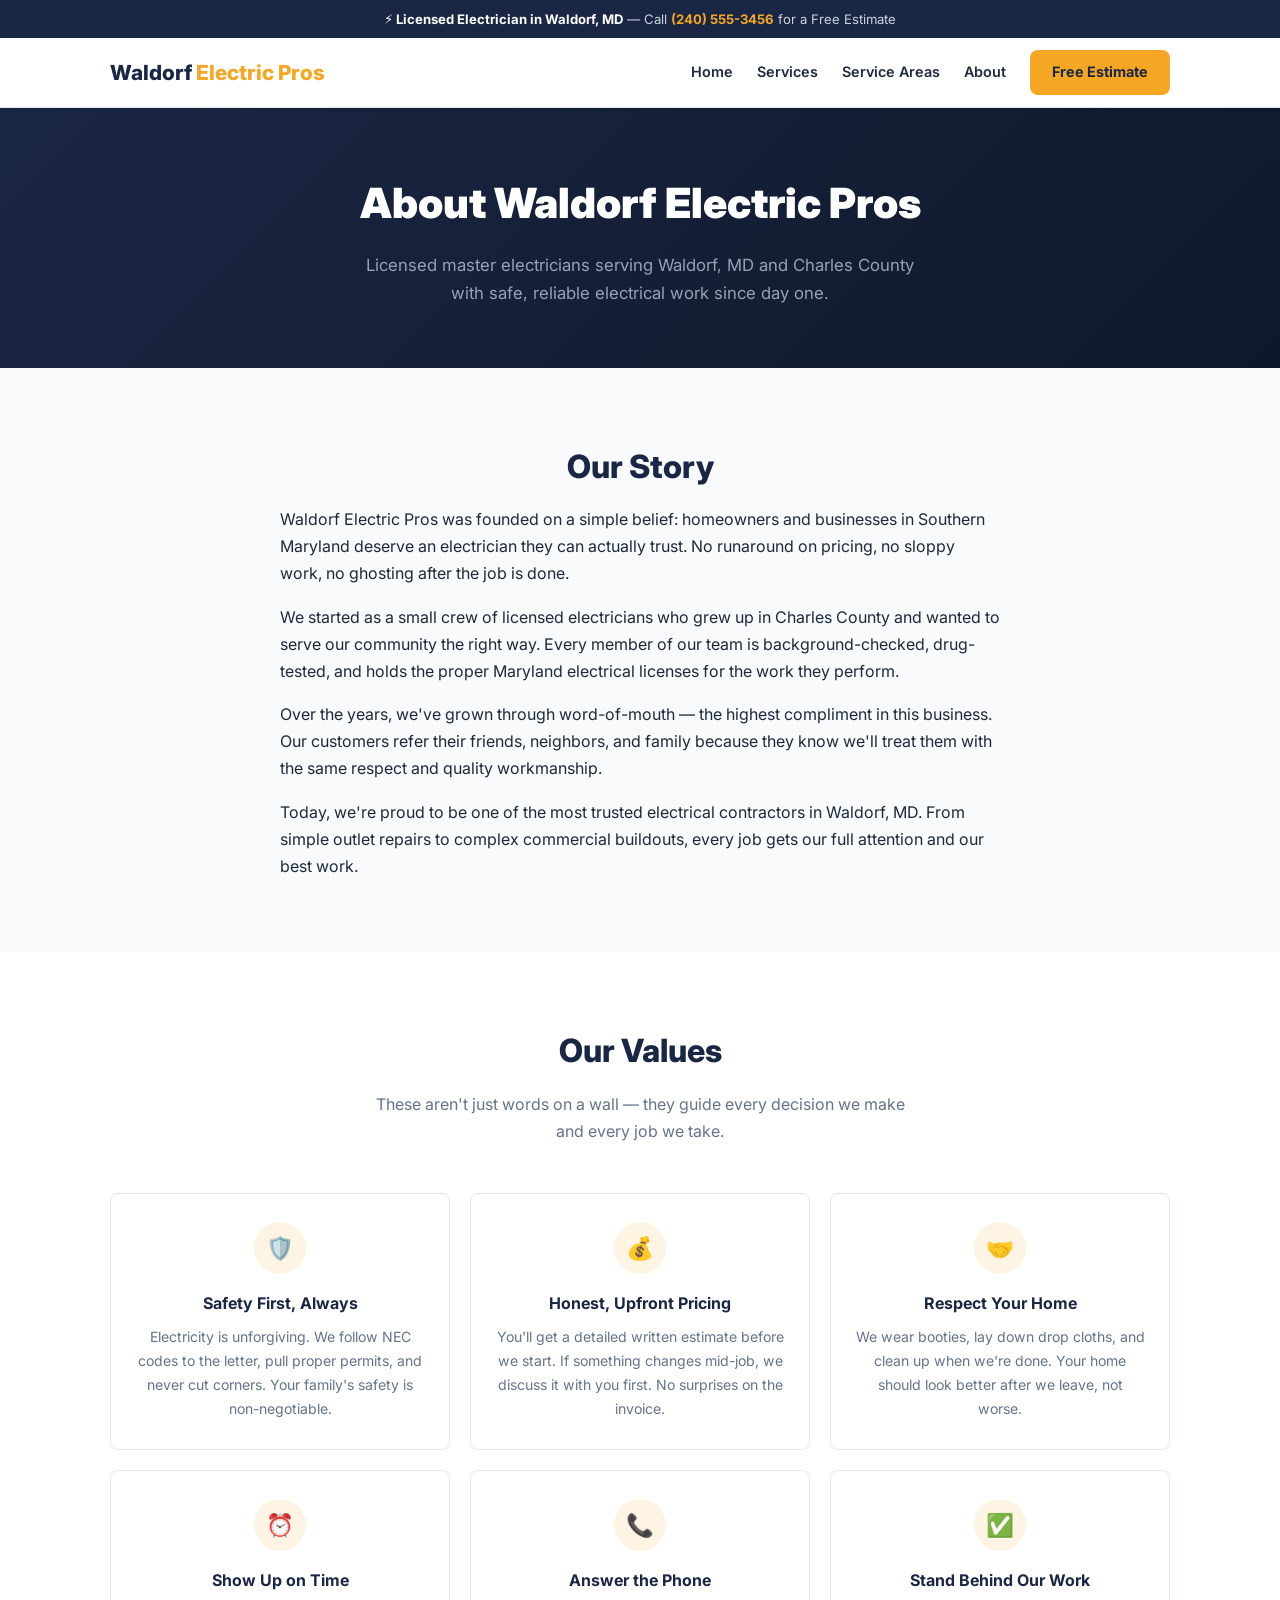
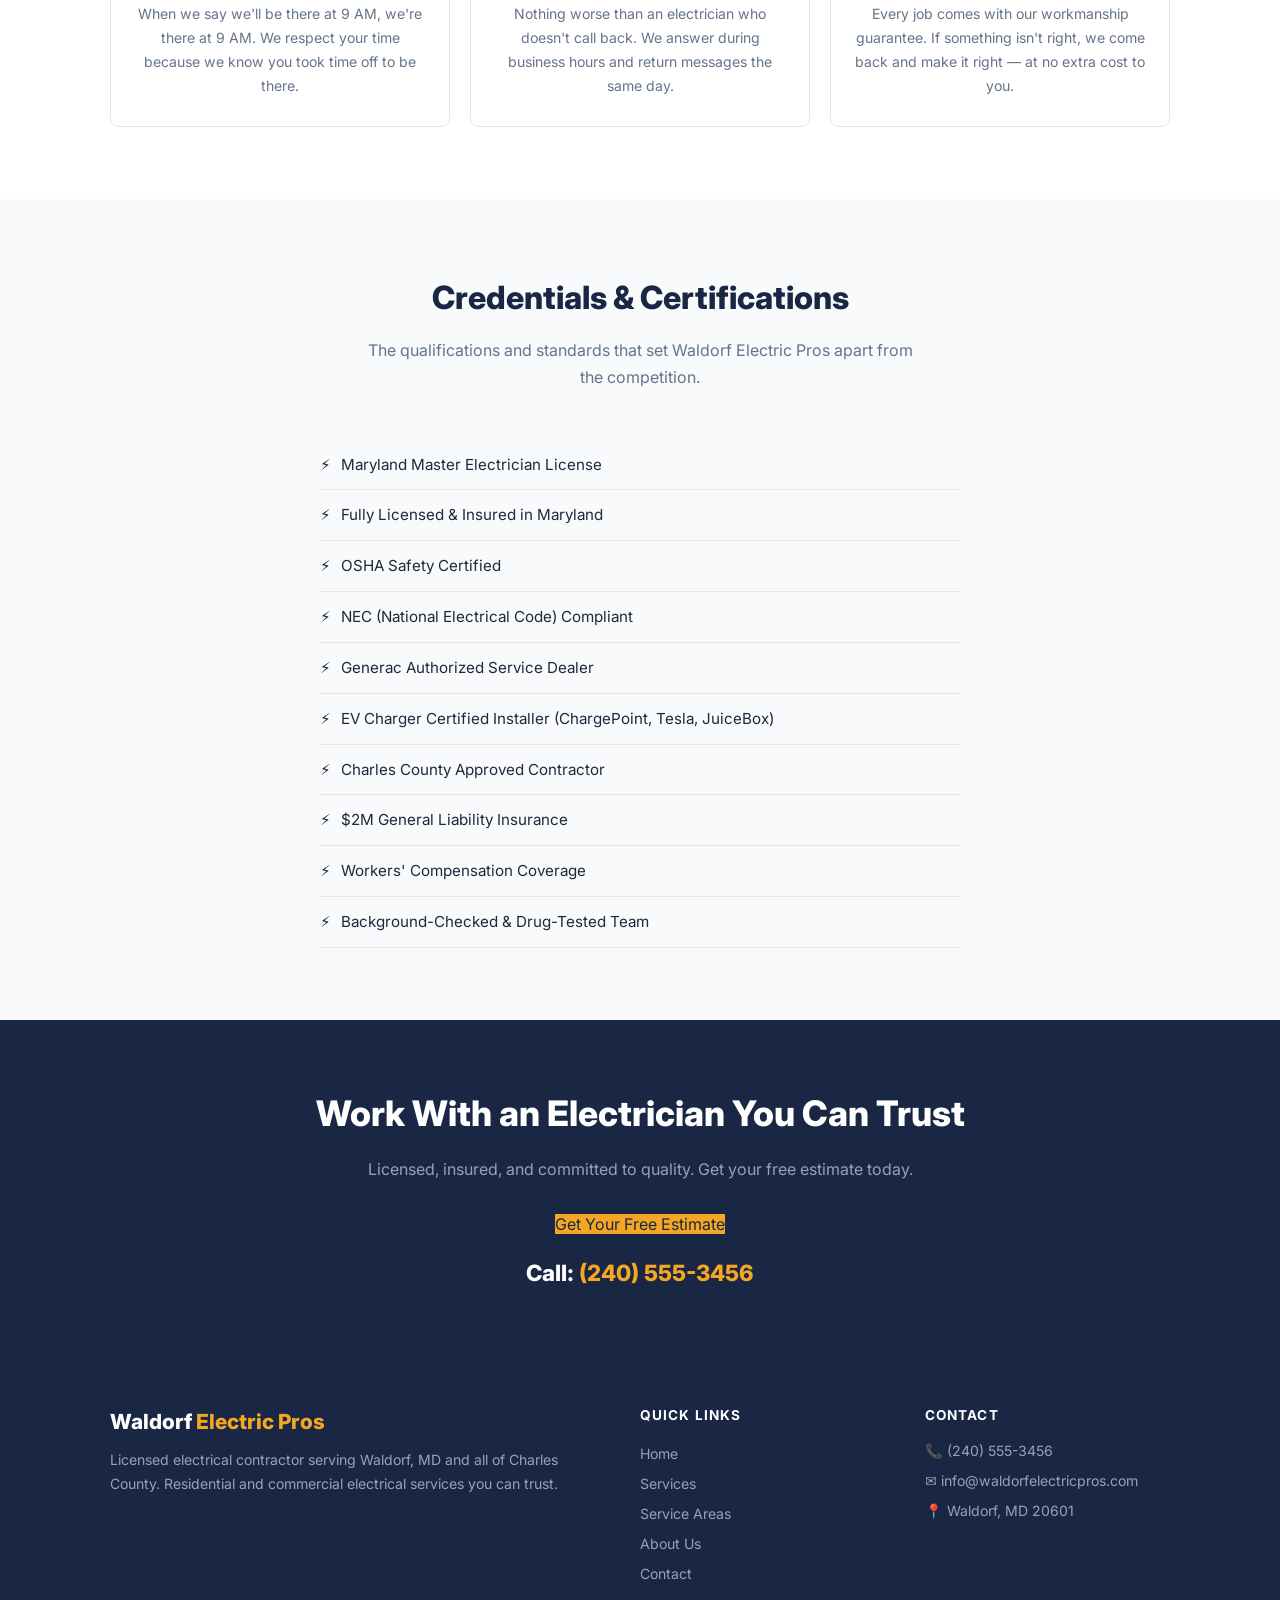
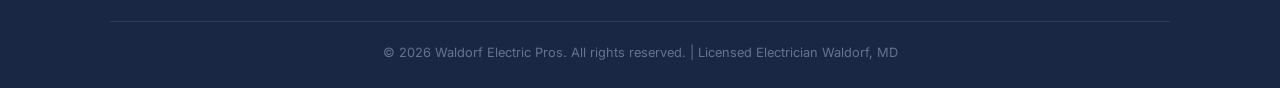
==== about.html @ 26029c0e "Initial build" ====
<!DOCTYPE html>
<html lang="en">
<head>
  <meta charset="UTF-8">
  <meta name="viewport" content="width=device-width, initial-scale=1.0">
  <title>About Waldorf Electric Pros | Licensed Electrician Waldorf MD</title>
  <meta name="description" content="Learn about Waldorf Electric Pros — a licensed, insured electrical contractor serving Waldorf, MD and Charles County. Our story, values, and commitment to quality electrical work.">
  <meta name="keywords" content="about Waldorf Electric Pros, licensed electrician Waldorf MD, electrical contractor Charles County, trusted electrician Southern Maryland">
  <link rel="canonical" href="https://waldorfelectricpros.com/about.html">
  <link rel="preconnect" href="https://fonts.googleapis.com">
  <link href="https://fonts.googleapis.com/css2?family=Inter:wght@400;600;700;800;900&display=swap" rel="stylesheet">
  <link rel="stylesheet" href="style.css">
</head>
<body>
  <!-- Top Bar -->
  <div class="topbar">
    <strong>⚡ Licensed Electrician in Waldorf, MD</strong> — Call <a href="tel:+12405553456" style="color:#F5A623;font-weight:700;">(240) 555-3456</a> for a Free Estimate
  </div>

  <!-- Header -->
  <header class="site-header">
    <div class="header-inner">
      <a href="index.html" class="site-logo">Waldorf <span>Electric Pros</span></a>
      <nav class="site-nav">
        <a href="index.html">Home</a>
        <a href="services.html">Services</a>
        <a href="areas.html">Service Areas</a>
        <a href="about.html">About</a>
        <a href="contact.html" class="btn-cta">Free Estimate</a>
      </nav>
      <button class="hamburger" onclick="document.getElementById('mobileMenu').classList.toggle('open')" aria-label="Menu">
        <span></span><span></span><span></span>
      </button>
    </div>
    <div class="mobile-menu" id="mobileMenu">
      <a href="index.html">Home</a>
      <a href="services.html">Services</a>
      <a href="areas.html">Service Areas</a>
      <a href="about.html">About</a>
      <a href="contact.html" class="btn-cta">Free Estimate</a>
    </div>
  </header>

  <!-- About Hero -->
  <section class="about-hero">
    <div class="container">
      <h1>About Waldorf Electric Pros</h1>
      <p>Licensed master electricians serving Waldorf, MD and Charles County with safe, reliable electrical work since day one.</p>
    </div>
  </section>

  <!-- Our Story -->
  <section class="section">
    <div class="container">
      <h2 class="section-title">Our Story</h2>
      <div style="max-width:720px;margin:0 auto;">
        <p style="margin-bottom:16px;">Waldorf Electric Pros was founded on a simple belief: homeowners and businesses in Southern Maryland deserve an electrician they can actually trust. No runaround on pricing, no sloppy work, no ghosting after the job is done.</p>
        <p style="margin-bottom:16px;">We started as a small crew of licensed electricians who grew up in Charles County and wanted to serve our community the right way. Every member of our team is background-checked, drug-tested, and holds the proper Maryland electrical licenses for the work they perform.</p>
        <p style="margin-bottom:16px;">Over the years, we've grown through word-of-mouth — the highest compliment in this business. Our customers refer their friends, neighbors, and family because they know we'll treat them with the same respect and quality workmanship.</p>
        <p>Today, we're proud to be one of the most trusted electrical contractors in Waldorf, MD. From simple outlet repairs to complex commercial buildouts, every job gets our full attention and our best work.</p>
      </div>
    </div>
  </section>

  <!-- Our Values -->
  <section class="section" style="background:var(--white);">
    <div class="container">
      <h2 class="section-title">Our Values</h2>
      <p class="section-sub">These aren't just words on a wall — they guide every decision we make and every job we take.</p>
      <div class="values-grid">
        <div class="value-card">
          <div class="value-icon">🛡️</div>
          <h3>Safety First, Always</h3>
          <p>Electricity is unforgiving. We follow NEC codes to the letter, pull proper permits, and never cut corners. Your family's safety is non-negotiable.</p>
        </div>
        <div class="value-card">
          <div class="value-icon">💰</div>
          <h3>Honest, Upfront Pricing</h3>
          <p>You'll get a detailed written estimate before we start. If something changes mid-job, we discuss it with you first. No surprises on the invoice.</p>
        </div>
        <div class="value-card">
          <div class="value-icon">🤝</div>
          <h3>Respect Your Home</h3>
          <p>We wear booties, lay down drop cloths, and clean up when we're done. Your home should look better after we leave, not worse.</p>
        </div>
        <div class="value-card">
          <div class="value-icon">⏰</div>
          <h3>Show Up on Time</h3>
          <p>When we say we'll be there at 9 AM, we're there at 9 AM. We respect your time because we know you took time off to be there.</p>
        </div>
        <div class="value-card">
          <div class="value-icon">📞</div>
          <h3>Answer the Phone</h3>
          <p>Nothing worse than an electrician who doesn't call back. We answer during business hours and return messages the same day.</p>
        </div>
        <div class="value-card">
          <div class="value-icon">✅</div>
          <h3>Stand Behind Our Work</h3>
          <p>Every job comes with our workmanship guarantee. If something isn't right, we come back and make it right — at no extra cost to you.</p>
        </div>
      </div>
    </div>
  </section>

  <!-- Credentials -->
  <section class="section">
    <div class="container">
      <h2 class="section-title">Credentials &amp; Certifications</h2>
      <p class="section-sub">The qualifications and standards that set Waldorf Electric Pros apart from the competition.</p>
      <div style="max-width:640px;margin:0 auto;">
        <ul class="credentials-list">
          <li>Maryland Master Electrician License</li>
          <li>Fully Licensed &amp; Insured in Maryland</li>
          <li>OSHA Safety Certified</li>
          <li>NEC (National Electrical Code) Compliant</li>
          <li>Generac Authorized Service Dealer</li>
          <li>EV Charger Certified Installer (ChargePoint, Tesla, JuiceBox)</li>
          <li>Charles County Approved Contractor</li>
          <li>$2M General Liability Insurance</li>
          <li>Workers' Compensation Coverage</li>
          <li>Background-Checked &amp; Drug-Tested Team</li>
        </ul>
      </div>
    </div>
  </section>

  <!-- CTA Strip -->
  <section class="cta-strip">
    <div class="container">
      <h2>Work With an Electrician You Can Trust</h2>
      <p>Licensed, insured, and committed to quality. Get your free estimate today.</p>
      <a href="contact.html" class="btn-hero">Get Your Free Estimate</a>
      <div class="hero-phone" style="margin-top:16px;">Call: <a href="tel:+12405553456" style="color:var(--accent);">(240) 555-3456</a></div>
    </div>
  </section>

  <!-- Footer -->
  <footer class="site-footer">
    <div class="container">
      <div class="footer-grid">
        <div class="footer-brand">
          <div class="site-logo" style="color:#fff;">Waldorf <span>Electric Pros</span></div>
          <p>Licensed electrical contractor serving Waldorf, MD and all of Charles County. Residential and commercial electrical services you can trust.</p>
        </div>
        <div class="footer-links">
          <h4>Quick Links</h4>
          <a href="index.html">Home</a>
          <a href="services.html">Services</a>
          <a href="areas.html">Service Areas</a>
          <a href="about.html">About Us</a>
          <a href="contact.html">Contact</a>
        </div>
        <div class="footer-contact">
          <h4>Contact</h4>
          <p>📞 <a href="tel:+12405553456" style="color:#94a3b8;">(240) 555-3456</a></p>
          <p style="margin-top:6px;">✉️ <a href="mailto:info@waldorfelectricpros.com" style="color:#94a3b8;">info@waldorfelectricpros.com</a></p>
          <p style="margin-top:6px;">📍 Waldorf, MD 20601</p>
        </div>
      </div>
      <div class="footer-bottom">
        &copy; 2026 Waldorf Electric Pros. All rights reserved. | Licensed Electrician Waldorf, MD
      </div>
    </div>
  </footer>
</body>
</html>
---- style.css ----
/* Waldorf Electric Pros — Rank & Rent Site */
:root {
  --navy: #1a2744;
  --blue: #2563EB;
  --blue-dark: #1d4ed8;
  --accent: #F5A623;
  --accent-light: #F7BE5F;
  --bg: #f8fafc;
  --white: #ffffff;
  --text: #1e293b;
  --text-light: #64748b;
  --border: #e2e8f0;
  --radius: 8px;
  --shadow: 0 1px 3px rgba(0,0,0,0.1), 0 1px 2px rgba(0,0,0,0.06);
  --shadow-lg: 0 10px 15px -3px rgba(0,0,0,0.1), 0 4px 6px -4px rgba(0,0,0,0.1);
  --font: 'Inter', system-ui, -apple-system, sans-serif;
}
*, *::before, *::after { box-sizing: border-box; margin: 0; padding: 0; }
html { scroll-behavior: smooth; font-size: 16px; }
body { font-family: var(--font); background: var(--bg); color: var(--text); line-height: 1.7; }
a { color: var(--blue); text-decoration: none; }
img { max-width: 100%; display: block; }
.container { max-width: 1100px; margin: 0 auto; padding: 0 20px; }

/* Top Bar */
.topbar { background: var(--navy); color: #cbd5e1; font-size: 0.82rem; padding: 8px 0; text-align: center; }
.topbar strong { color: #fff; }

/* Header */
.site-header { background: var(--white); border-bottom: 1px solid var(--border); padding: 0; position: sticky; top: 0; z-index: 100; box-shadow: var(--shadow); }
.header-inner { display: flex; align-items: center; justify-content: space-between; padding: 12px 20px; max-width: 1100px; margin: 0 auto; }
.site-logo { font-size: 1.3rem; font-weight: 800; color: var(--navy); }
.site-logo span { color: var(--accent); }
.site-nav { display: flex; gap: 24px; align-items: center; }
.site-nav a { color: var(--text); font-size: 0.9rem; font-weight: 600; transition: color 0.2s; }
.site-nav a:hover { color: var(--accent); }
.site-nav .btn-cta { background: var(--accent); color: var(--navy); padding: 10px 22px; border-radius: var(--radius); font-weight: 700; font-size: 0.9rem; transition: background 0.2s; }
.site-nav .btn-cta:hover { background: var(--accent-light); }
.hamburger { display: none; background: none; border: none; cursor: pointer; padding: 8px; }
.hamburger span { display: block; width: 24px; height: 2px; background: var(--navy); margin: 5px 0; transition: 0.3s; }
.mobile-menu { display: none; background: var(--white); border-top: 1px solid var(--border); padding: 16px 20px; }
.mobile-menu a { display: block; padding: 10px 0; font-weight: 600; color: var(--text); border-bottom: 1px solid var(--border); }
.mobile-menu .btn-cta { display: inline-block; margin-top: 12px; background: var(--accent); color: var(--navy); padding: 12px 24px; border-radius: var(--radius); text-align: center; width: 100%; font-weight: 700; }
@media (max-width: 768px) {
  .site-nav { display: none; }
  .hamburger { display: block; }
  .mobile-menu.open { display: block; }
}

/* Hero */
.hero { background: linear-gradient(135deg, var(--navy) 0%, #0f172a 100%); color: #fff; padding: 80px 0 72px; text-align: center; position: relative; overflow: hidden; }
.hero h1 { font-size: clamp(2rem, 5vw, 3.2rem); font-weight: 900; line-height: 1.15; margin-bottom: 16px; }
.hero h1 .highlight { color: var(--accent); }
.hero p { font-size: 1.15rem; color: #94a3b8; max-width: 600px; margin: 0 auto 28px; }
.hero .btn-hero { display: inline-block; background: var(--accent); color: var(--navy); padding: 16px 36px; border-radius: var(--radius); font-weight: 800; font-size: 1.1rem; transition: background 0.2s, transform 0.15s; }
.hero .btn-hero:hover { background: var(--accent-light); transform: translateY(-2px); }
.hero-phone { font-size: 1.4rem; font-weight: 800; color: #fff; margin-top: 20px; }
.hero-phone a { color: var(--accent); }

/* Trust Bar */
.trust-bar { background: var(--white); border-bottom: 1px solid var(--border); padding: 20px 0; }
.trust-items { display: flex; justify-content: center; gap: 40px; flex-wrap: wrap; }
.trust-item { display: flex; align-items: center; gap: 8px; font-size: 0.9rem; font-weight: 600; color: var(--text); }
.trust-icon { width: 36px; height: 36px; background: rgba(245,166,35,0.12); border-radius: 50%; display: flex; align-items: center; justify-content: center; }

/* Section */
.section { padding: 72px 0; }
.section-title { font-size: clamp(1.5rem, 3vw, 2rem); font-weight: 800; text-align: center; margin-bottom: 12px; color: var(--navy); }
.section-sub { text-align: center; color: var(--text-light); max-width: 560px; margin: 0 auto 48px; }

/* Services Grid */
.services-grid { display: grid; grid-template-columns: repeat(3, 1fr); gap: 20px; }
@media (max-width: 768px) { .services-grid { grid-template-columns: 1fr; } }
.service-card { background: var(--white); border: 1px solid var(--border); border-radius: var(--radius); padding: 28px 24px; transition: box-shadow 0.2s, transform 0.2s; }
.service-card:hover { box-shadow: var(--shadow-lg); transform: translateY(-3px); }
.service-card h3 { font-size: 1.05rem; font-weight: 700; color: var(--navy); margin-bottom: 8px; }
.service-card p { font-size: 0.9rem; color: var(--text-light); line-height: 1.65; }
.service-icon { width: 44px; height: 44px; background: rgba(245,166,35,0.12); border-radius: 10px; display: flex; align-items: center; justify-content: center; margin-bottom: 16px; }

/* Why Choose Us */
.why-grid { display: grid; grid-template-columns: repeat(2, 1fr); gap: 20px; }
@media (max-width: 640px) { .why-grid { grid-template-columns: 1fr; } }
.why-card { display: flex; gap: 16px; background: var(--white); border: 1px solid var(--border); border-radius: var(--radius); padding: 24px; }
.why-num { font-size: 1.5rem; font-weight: 900; color: var(--accent); line-height: 1; min-width: 36px; }
.why-card h3 { font-size: 0.95rem; font-weight: 700; color: var(--navy); margin-bottom: 4px; }
.why-card p { font-size: 0.85rem; color: var(--text-light); }

/* Testimonials */
.testimonials-grid { display: grid; grid-template-columns: repeat(3, 1fr); gap: 20px; }
@media (max-width: 768px) { .testimonials-grid { grid-template-columns: 1fr; } }
.testimonial-card { background: var(--white); border: 1px solid var(--border); border-radius: var(--radius); padding: 24px; }
.testimonial-stars { color: var(--accent); font-size: 1.1rem; margin-bottom: 12px; }
.testimonial-text { font-size: 0.9rem; color: var(--text); font-style: italic; margin-bottom: 12px; line-height: 1.7; }
.testimonial-name { font-size: 0.82rem; font-weight: 700; color: var(--navy); }
.testimonial-loc { font-size: 0.78rem; color: var(--text-light); }

/* CTA Strip */
.cta-strip { background: var(--navy); text-align: center; padding: 64px 20px; color: #fff; }
.cta-strip h2 { font-size: clamp(1.5rem, 4vw, 2.2rem); font-weight: 800; margin-bottom: 12px; }
.cta-strip p { color: #94a3b8; margin-bottom: 28px; }
.cta-strip .btn-hero { background: var(--accent); color: var(--navy); }

/* Areas */
.areas-grid { display: grid; grid-template-columns: repeat(3, 1fr); gap: 16px; }
@media (max-width: 640px) { .areas-grid { grid-template-columns: repeat(2, 1fr); } }
.area-tag { background: var(--white); border: 1px solid var(--border); border-radius: var(--radius); padding: 14px 18px; font-weight: 600; font-size: 0.9rem; text-align: center; }

/* Area Sections */
.area-section { margin-bottom: 48px; }
.area-section h2 { font-size: 1.3rem; font-weight: 800; color: var(--navy); margin-bottom: 20px; padding-bottom: 8px; border-bottom: 3px solid var(--accent); display: inline-block; }

/* Contact Form */
.contact-grid { display: grid; grid-template-columns: 1fr 1.3fr; gap: 48px; align-items: start; }
@media (max-width: 768px) { .contact-grid { grid-template-columns: 1fr; } }
.contact-info h2 { font-size: 1.4rem; font-weight: 800; color: var(--navy); margin-bottom: 8px; }
.contact-info p { color: var(--text-light); margin-bottom: 24px; }
.info-row { display: flex; align-items: flex-start; gap: 12px; margin-bottom: 16px; }
.info-row strong { display: block; font-size: 0.8rem; text-transform: uppercase; letter-spacing: 0.04em; color: var(--text-light); }
.info-row p { font-weight: 700; color: var(--navy); }
.contact-form { background: var(--white); border: 1px solid var(--border); border-radius: var(--radius); padding: 32px; box-shadow: var(--shadow-lg); }
.contact-form h2 { font-size: 1.2rem; font-weight: 800; color: var(--navy); margin-bottom: 20px; }
.form-row { display: grid; grid-template-columns: 1fr 1fr; gap: 14px; }
@media (max-width: 480px) { .form-row { grid-template-columns: 1fr; } }
.form-group { margin-bottom: 14px; }
.form-group label { display: block; font-size: 0.8rem; font-weight: 700; color: var(--navy); margin-bottom: 4px; text-transform: uppercase; letter-spacing: 0.03em; }
.form-group input, .form-group select, .form-group textarea { width: 100%; padding: 10px 14px; border: 1.5px solid var(--border); border-radius: var(--radius); font-family: var(--font); font-size: 0.92rem; background: var(--bg); transition: border-color 0.2s; outline: none; }
.form-group input:focus, .form-group select:focus, .form-group textarea:focus { border-color: var(--accent); background: #fff; }
.form-group textarea { resize: vertical; min-height: 100px; }
.form-submit { width: 100%; padding: 14px; background: var(--accent); color: var(--navy); border: none; border-radius: var(--radius); font-family: var(--font); font-size: 1rem; font-weight: 700; cursor: pointer; transition: background 0.2s; }
.form-submit:hover { background: var(--accent-light); }

/* About Page */
.about-hero { background: linear-gradient(135deg, var(--navy) 0%, #0f172a 100%); color: #fff; padding: 60px 0; text-align: center; }
.about-hero h1 { font-size: clamp(1.8rem, 4vw, 2.6rem); font-weight: 900; margin-bottom: 12px; }
.about-hero p { color: #94a3b8; max-width: 560px; margin: 0 auto; font-size: 1.05rem; }
.values-grid { display: grid; grid-template-columns: repeat(3, 1fr); gap: 20px; }
@media (max-width: 768px) { .values-grid { grid-template-columns: 1fr; } }
.value-card { background: var(--white); border: 1px solid var(--border); border-radius: var(--radius); padding: 28px 24px; text-align: center; }
.value-card h3 { font-size: 1rem; font-weight: 700; color: var(--navy); margin-bottom: 8px; }
.value-card p { font-size: 0.88rem; color: var(--text-light); }
.value-icon { width: 52px; height: 52px; background: rgba(245,166,35,0.12); border-radius: 50%; display: flex; align-items: center; justify-content: center; margin: 0 auto 16px; font-size: 1.4rem; }
.credentials-list { list-style: none; padding: 0; }
.credentials-list li { padding: 12px 0; border-bottom: 1px solid var(--border); font-size: 0.95rem; display: flex; align-items: center; gap: 10px; }
.credentials-list li::before { content: "⚡"; }

/* Footer */
.site-footer { background: var(--navy); color: #94a3b8; padding: 48px 0 24px; font-size: 0.88rem; }
.footer-grid { display: grid; grid-template-columns: 2fr 1fr 1fr; gap: 40px; margin-bottom: 32px; }
@media (max-width: 640px) { .footer-grid { grid-template-columns: 1fr; } }
.footer-brand p { margin-top: 8px; line-height: 1.7; }
.footer-links h4, .footer-contact h4 { color: #fff; font-size: 0.85rem; text-transform: uppercase; letter-spacing: 0.08em; margin-bottom: 12px; }
.footer-links a { display: block; color: #94a3b8; padding: 3px 0; transition: color 0.2s; }
.footer-links a:hover { color: #fff; }
.footer-bottom { border-top: 1px solid rgba(255,255,255,0.1); padding-top: 20px; text-align: center; font-size: 0.8rem; color: #64748b; }
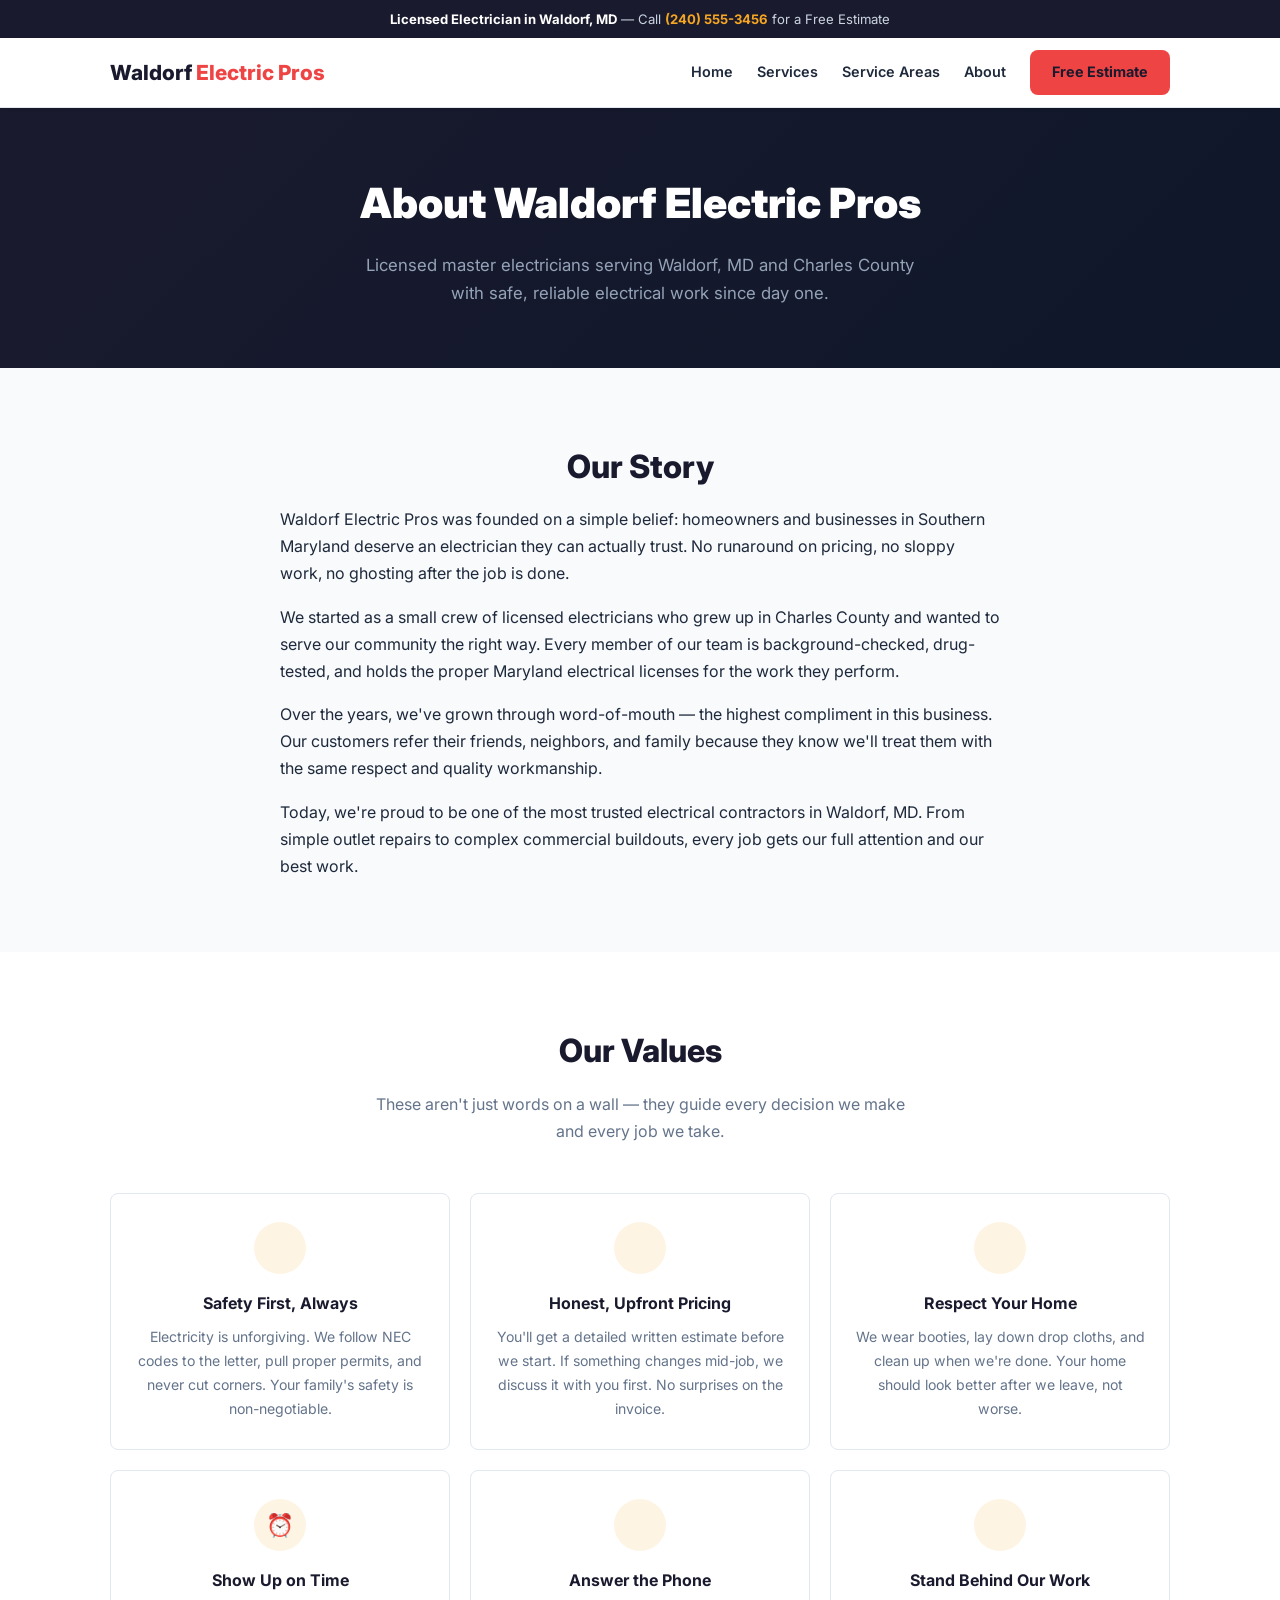
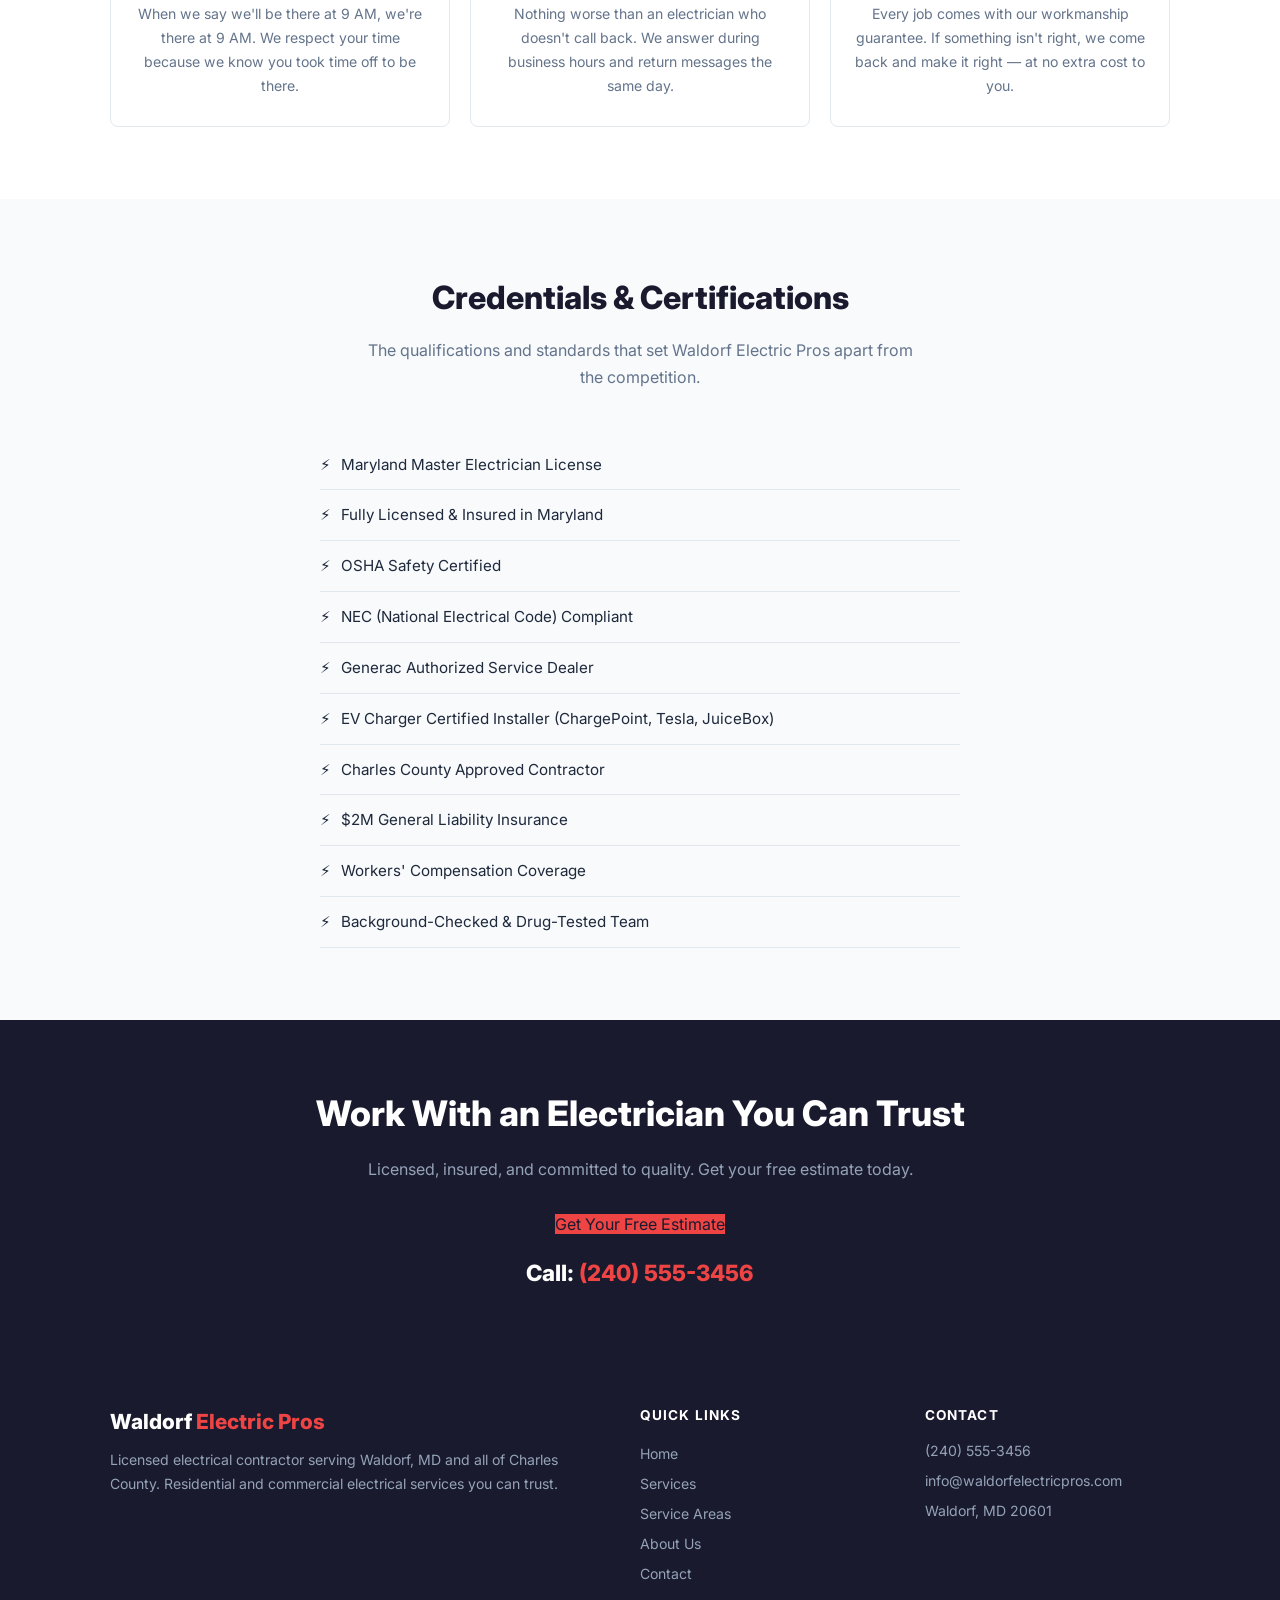
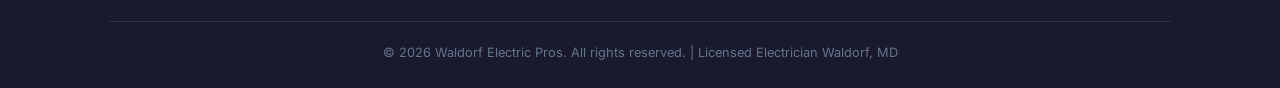
==== commit decd5458: "Restyle: trade-specific color palette + SVG icon colors" ====
--- a/about.html
+++ b/about.html
@@ -14,7 +14,7 @@
 <body>
   <!-- Top Bar -->
   <div class="topbar">
-    <strong>⚡ Licensed Electrician in Waldorf, MD</strong> — Call <a href="tel:+12405553456" style="color:#F5A623;font-weight:700;">(240) 555-3456</a> for a Free Estimate
+    <strong> Licensed Electrician in Waldorf, MD</strong> — Call <a href="tel:+12405553456" style="color:#F5A623;font-weight:700;">(240) 555-3456</a> for a Free Estimate
   </div>
 
   <!-- Header -->
@@ -69,17 +69,17 @@
       <p class="section-sub">These aren't just words on a wall — they guide every decision we make and every job we take.</p>
       <div class="values-grid">
         <div class="value-card">
-          <div class="value-icon">🛡️</div>
+          <div class="value-icon"></div>
           <h3>Safety First, Always</h3>
           <p>Electricity is unforgiving. We follow NEC codes to the letter, pull proper permits, and never cut corners. Your family's safety is non-negotiable.</p>
         </div>
         <div class="value-card">
-          <div class="value-icon">💰</div>
+          <div class="value-icon"></div>
           <h3>Honest, Upfront Pricing</h3>
           <p>You'll get a detailed written estimate before we start. If something changes mid-job, we discuss it with you first. No surprises on the invoice.</p>
         </div>
         <div class="value-card">
-          <div class="value-icon">🤝</div>
+          <div class="value-icon"></div>
           <h3>Respect Your Home</h3>
           <p>We wear booties, lay down drop cloths, and clean up when we're done. Your home should look better after we leave, not worse.</p>
         </div>
@@ -89,12 +89,12 @@
           <p>When we say we'll be there at 9 AM, we're there at 9 AM. We respect your time because we know you took time off to be there.</p>
         </div>
         <div class="value-card">
-          <div class="value-icon">📞</div>
+          <div class="value-icon"></div>
           <h3>Answer the Phone</h3>
           <p>Nothing worse than an electrician who doesn't call back. We answer during business hours and return messages the same day.</p>
         </div>
         <div class="value-card">
-          <div class="value-icon">✅</div>
+          <div class="value-icon"></div>
           <h3>Stand Behind Our Work</h3>
           <p>Every job comes with our workmanship guarantee. If something isn't right, we come back and make it right — at no extra cost to you.</p>
         </div>
@@ -152,9 +152,9 @@
         </div>
         <div class="footer-contact">
           <h4>Contact</h4>
-          <p>📞 <a href="tel:+12405553456" style="color:#94a3b8;">(240) 555-3456</a></p>
-          <p style="margin-top:6px;">✉️ <a href="mailto:info@waldorfelectricpros.com" style="color:#94a3b8;">info@waldorfelectricpros.com</a></p>
-          <p style="margin-top:6px;">📍 Waldorf, MD 20601</p>
+          <p> <a href="tel:+12405553456" style="color:#94a3b8;">(240) 555-3456</a></p>
+          <p style="margin-top:6px;"> <a href="mailto:info@waldorfelectricpros.com" style="color:#94a3b8;">info@waldorfelectricpros.com</a></p>
+          <p style="margin-top:6px;"> Waldorf, MD 20601</p>
         </div>
       </div>
       <div class="footer-bottom">
--- a/style.css
+++ b/style.css
@@ -1,10 +1,10 @@
 /* Waldorf Electric Pros — Rank & Rent Site */
 :root {
-  --navy: #1a2744;
-  --blue: #2563EB;
-  --blue-dark: #1d4ed8;
-  --accent: #F5A623;
-  --accent-light: #F7BE5F;
+  --navy: #1a1a2e;
+  --blue: #f59e0b;
+  --blue-dark: #d97706;
+  --accent: #ef4444;
+  --accent-light: #f87171;
   --bg: #f8fafc;
   --white: #ffffff;
   --text: #1e293b;
